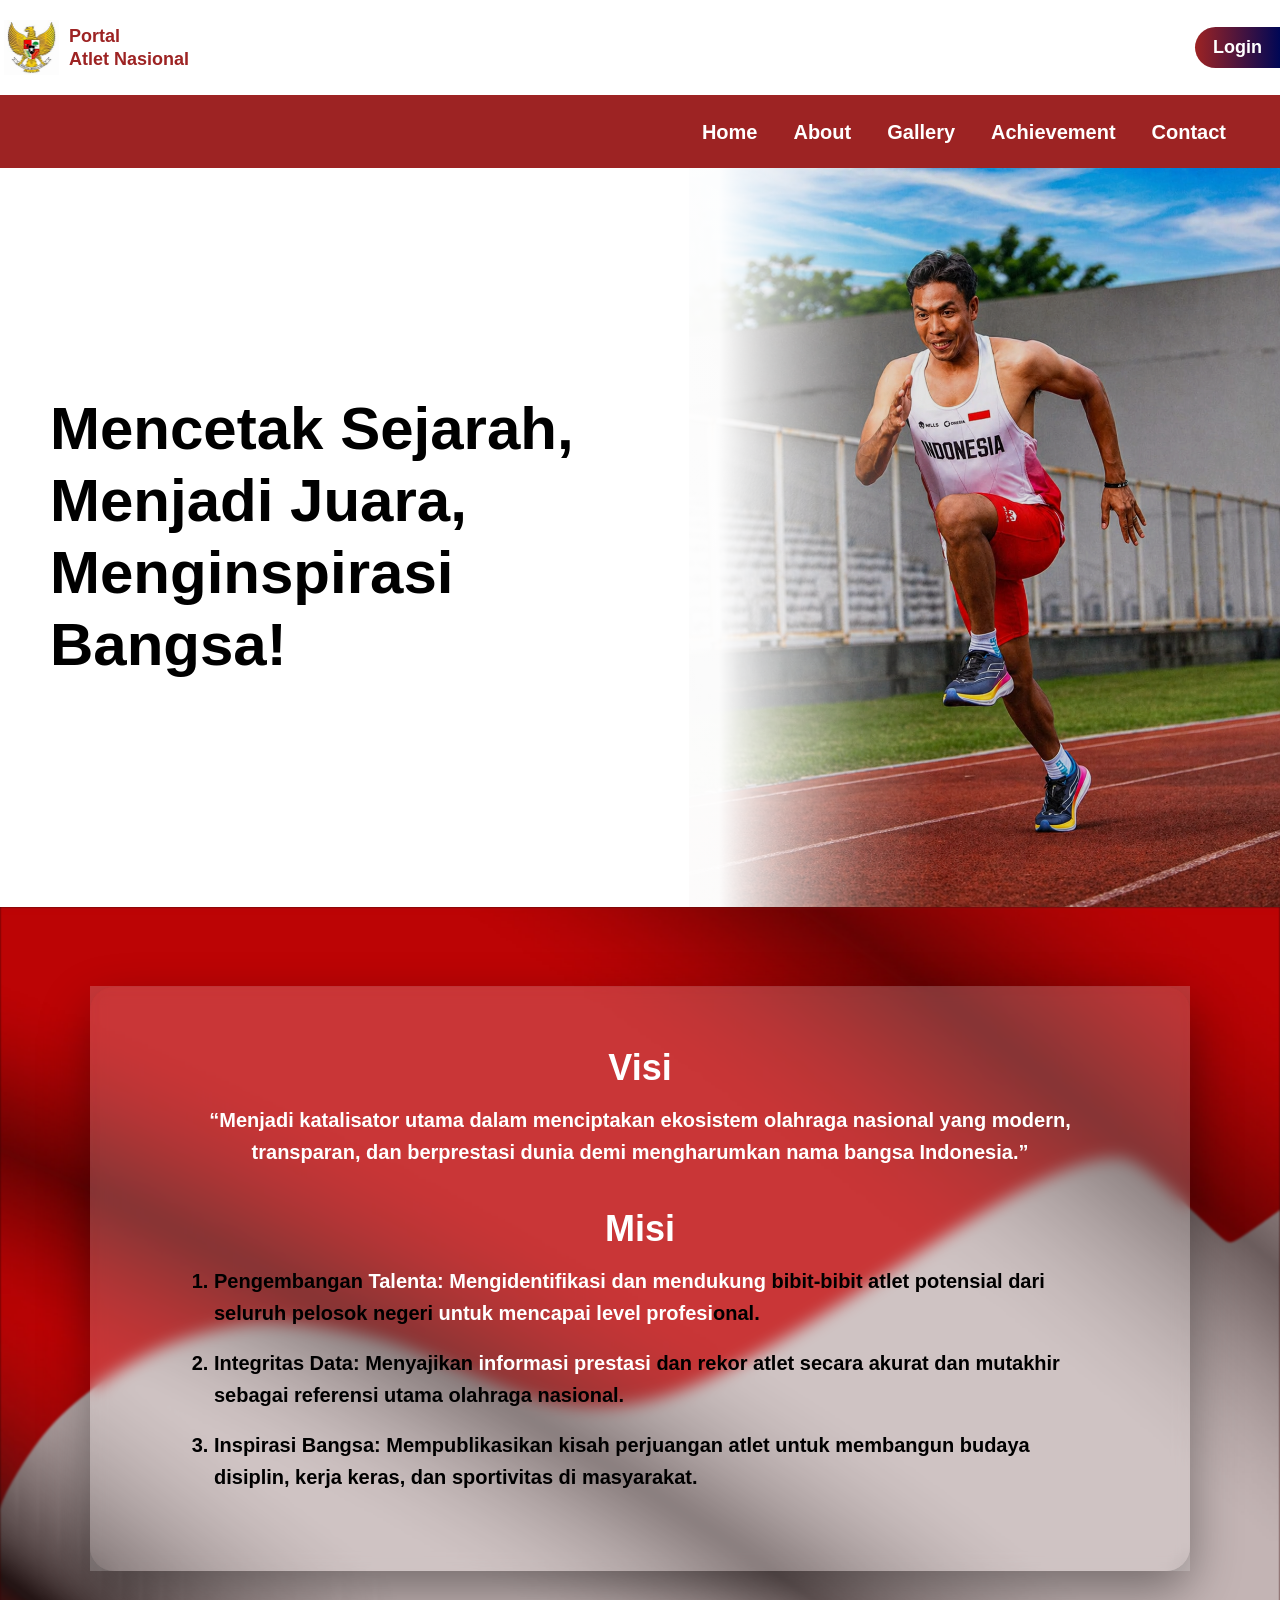
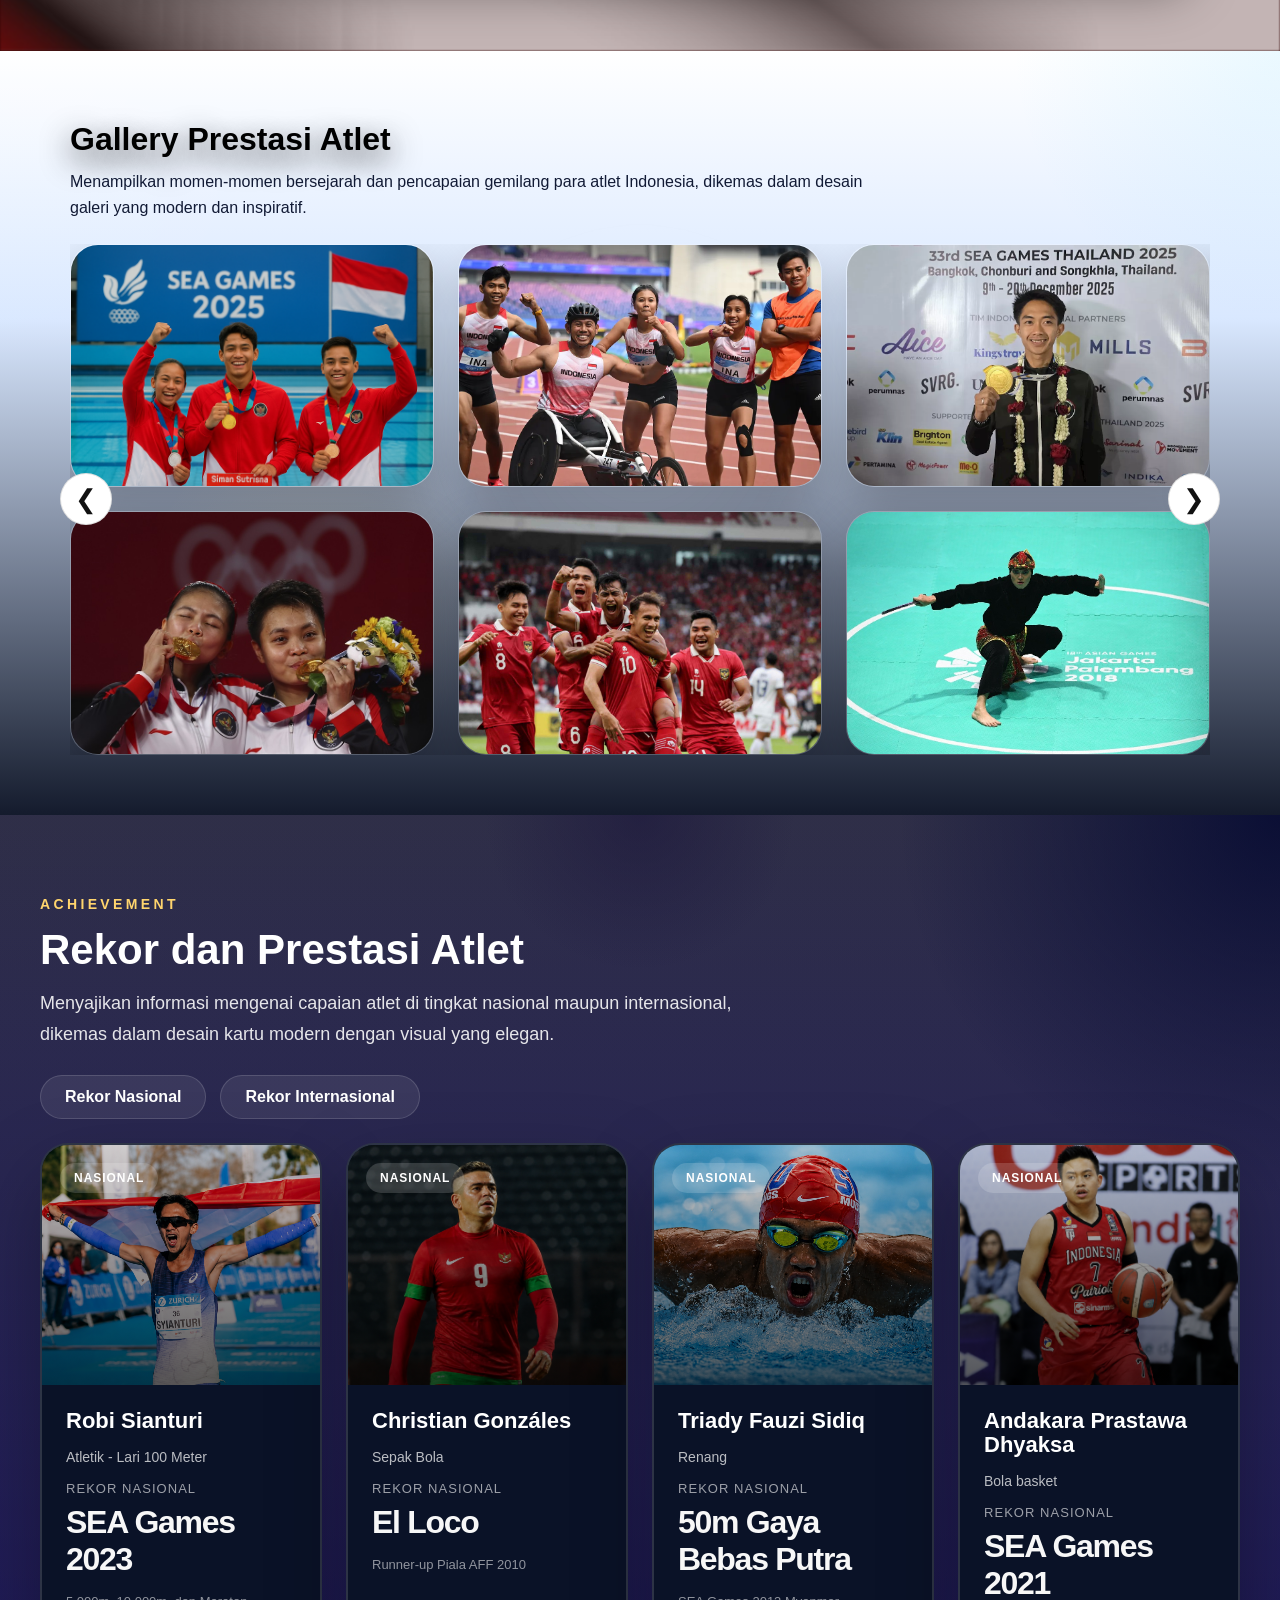
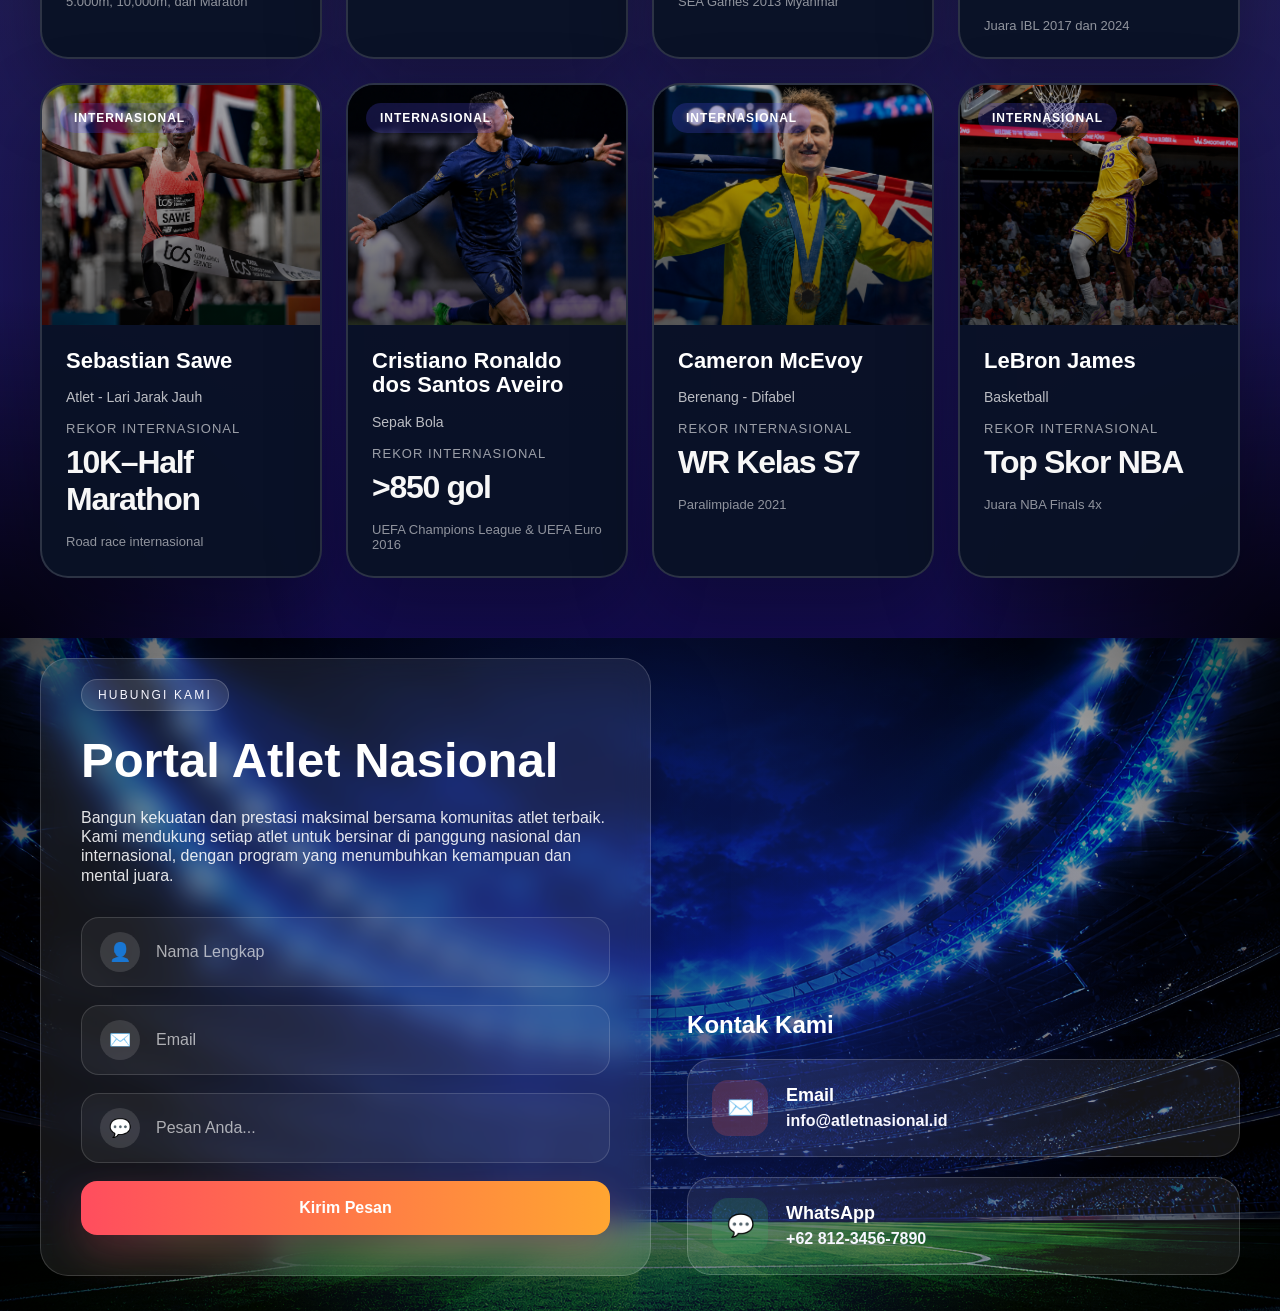
==== index.html @ 7e5bdbd0 "perbaruan" ====
<!DOCTYPE html>
<html lang="id">

<head>
    <meta charset="UTF-8" />
    <meta name="viewport" content="width=device-width, initial-scale=1.0" />
    <title>Portal Atlet Nasional</title>
    <link rel="stylesheet" href="style.css" />
</head>

<body>
    <div class="website" id="home">

        <header class="top-header">
            <div class="brand">
                <img src="../asset/lambanggaruda.jpeg" alt="Garuda">
                <div class="brand-text">
                    Portal<br>
                    Atlet Nasional
                </div>
            </div>

            <div class="login">
                <a href="./login/login.html" class="login-btn">Login</a>
            </div>
        </header>

        <nav class="navbar">
            <button class="hamburger-btn" type="button" aria-label="Buka menu" aria-expanded="false">
                <span></span>
                <span></span>
                <span></span>
            </button>

            <div class="nav-backdrop"></div>

            <div class="nav-menu">
                <a href="#home">Home</a>
                <a href="#about">About</a>
                <a href="#gallery">Gallery</a>
                <a href="#achievement">Achievement</a>
                <a href="#contact">Contact</a>
            </div>
        </nav>

        <section class="hero">
            <div class="hero-text">
                <h1>
                    Mencetak Sejarah,<br>
                    Menjadi Juara,<br>
                    Menginspirasi Bangsa!
                </h1>
            </div>

            <div class="hero-image">
                <div class="hero-image-frame">
                    <img src="../asset/baground lari.png" alt="Hero Image">
                </div>
            </div>
        </section>

        <section class="visi-misi" id="about">
            <div class="visi-misi-image">
                <img src="../asset/bg-indo.jpg" alt="Visi Misi Image">
            </div>

            <div class="content">
                <h2>Visi</h2>
                <p>
                    “Menjadi katalisator utama dalam menciptakan ekosistem olahraga nasional
                    yang modern, transparan, dan berprestasi dunia demi mengharumkan nama
                    bangsa Indonesia.”
                </p>

                <h2>Misi</h2>
                <ol>
                    <li>Pengembangan<a> Talenta: Mengidentifikasi dan mendukung </a>bibit-bibit atlet
                        potensial dari seluruh pelosok negeri<a> untuk mencapai level profesi</a>onal.</li>
                    <li>Integritas Data: Menyajikan <a>informasi prestasi</a> dan rekor atlet secara akurat
                        dan mutakhir sebagai referensi utama olahraga nasional.</li>
                    <li>Inspirasi Bangsa: Mempublikasikan kisah perjuangan atlet untuk membangun budaya
                        disiplin, kerja keras, dan sportivitas di masyarakat.</li>
                </ol>
            </div>
        </section>

        <section class="rekor-gallery" id="gallery">
            <div class="rekor-gallery-header">
                <h2>Gallery Prestasi Atlet</h2>
                <p>
                    Menampilkan momen-momen bersejarah dan pencapaian gemilang para atlet Indonesia,
                    dikemas dalam desain galeri yang modern dan inspiratif.
                </p>
            </div>

            <div class="rekor-gallery-wrapper">
                <button class="rekor-nav-btn prev" type="button" aria-label="Sebelumnya">&#10094;</button>

                <div class="rekor-slider">
                    <div class="rekor-slide">
                        <div class="rekor-card"><img src="../asset/gallery1.png" alt="Galeri 1"></div>
                        <div class="rekor-card"><img src="../asset/gallery2.png" alt="Galeri 2"></div>
                        <div class="rekor-card"><img src="../asset/gallery3.png" alt="Galeri 3"></div>
                        <div class="rekor-card"><img src="../asset/gallery4.png" alt="Galeri 4"></div>
                        <div class="rekor-card"><img src="../asset/gallery5.png" alt="Galeri 5"></div>
                        <div class="rekor-card"><img src="../asset/gallery6.png" alt="Galeri 6"></div>
                    </div>

                    <div class="rekor-slide">
                        <div class="rekor-card"><img src="../asset/gallery7.png" alt="Galeri 7"></div>
                        <div class="rekor-card"><img src="../asset/gallery8.png" alt="Galeri 8"></div>
                        <div class="rekor-card"><img src="../asset/gallery9.png" alt="Galeri 9"></div>
                        <div class="rekor-card"><img src="../asset/gallery10.png" alt="Galeri 10"></div>
                        <div class="rekor-card"><img src="../asset/gallery11.png" alt="Galeri 11"></div>
                        <div class="rekor-card"><img src="../asset/gallery12.png" alt="Galeri 12"></div>
                    </div>
                </div>

                <button class="rekor-nav-btn next" type="button" aria-label="Berikutnya">&#10095;</button>
            </div>
        </section>

        <section class="achievement-section" id="achievement">
            <div class="achievement-overlay"></div>

            <div class="achievement-wrapper">
                <div class="achievement-header">
                    <div>
                        <p class="section-label">Achievement</p>
                        <h2>Rekor dan Prestasi Atlet</h2>
                        <p class="section-description">
                            Menyajikan informasi mengenai capaian atlet di tingkat nasional maupun internasional,
                            dikemas dalam desain kartu modern dengan visual yang elegan.
                        </p>
                    </div>

                    <div class="achievement-tabs">
                        <span>Rekor Nasional</span>
                        <span>Rekor Internasional</span>
                    </div>
                </div>

                <div class="achievement-grid">
                    <article class="achievement-card achievement-card--national"
                        data-desc="Medali Perunggu 10.000m Putra di SEA Games 2023 Kamboja. Ia merupakan salah satu pelari jarak jauh terbaik Indonesia saat ini yang sering mewakili negara di ajang internasional.">
                        <div class="card-image">
                            <img src="../asset/robi-nasional.png" alt="Robi Sianturi">
                            <div class="card-top">
                                <span class="card-badge">NASIONAL</span>
                            </div>
                        </div>
                        <div class="card-content">
                            <h3>Robi Sianturi</h3>
                            <p class="card-role">Atletik - Lari 100 Meter</p>
                            <div class="card-record">
                                <div>
                                    <p class="record-label">Rekor NASIONAL</p>
                                    <p class="record-value">SEA Games 2023</p>
                                </div>
                                <span class="record-meta">5.000m, 10,000m, dan Maraton</span>
                            </div>
                        </div>
                    </article>

                    <article class="achievement-card achievement-card--national"
                        data-desc="Salah satu pencetak gol terbanyak sepanjang masa di Liga Indonesia dan mantan pemain kunci Timnas Indonesia. Rekor: Menjadi top skor Liga Indonesia sebanyak 4 kali.">
                        <div class="card-image">
                            <img src="../asset/gonzales-nasional.png" alt="Christian Gonzáles">
                            <div class="card-top">
                                <span class="card-badge">NASIONAL</span>
                            </div>
                        </div>
                        <div class="card-content">
                            <h3>Christian Gonzáles</h3>
                            <p class="card-role">Sepak Bola</p>
                            <div class="card-record">
                                <div>
                                    <p class="record-label">Rekor NASIONAL</p>
                                    <p class="record-value">El Loco</p>
                                </div>
                                <span class="record-meta">Runner-up Piala AFF 2010</span>
                            </div>
                        </div>
                    </article>

                    <article class="achievement-card achievement-card--national"
                        data-desc="Peraih medali emas SEA Games berkali-kali dan pemegang beberapa Rekor Nasional renang Indonesia. Rekor: Pernah memecahkan rekor SEA Games pada nomor 50m gaya bebas putra.">
                        <div class="card-image">
                            <img src="../asset/triadi-nasional.png" alt="Triady Fauzi Sidiq">
                            <div class="card-top">
                                <span class="card-badge">NASIONAL</span>
                            </div>
                        </div>
                        <div class="card-content">
                            <h3>Triady Fauzi Sidiq</h3>
                            <p class="card-role">Renang</p>
                            <div class="card-record">
                                <div>
                                    <p class="record-label">Rekor NASIONAL</p>
                                    <p class="record-value">50m Gaya Bebas Putra</p>
                                </div>
                                <span class="record-meta">SEA Games 2013 Myanmar</span>
                            </div>
                        </div>
                    </article>

                    <article class="achievement-card achievement-card--national"
                        data-desc="Medali Emas SEA Games 2021 Vietnam dan pilar penting tim Pelita Jaya serta Timnas Basket Indonesia. Sering dijuluki Si Anak Ajaib karena kemampuannya dalam tembakan tiga angka.">
                        <div class="card-image">
                            <img src="../asset/andakara-nasional.png" alt="Andakara Prastawa Dhyaksa">
                            <div class="card-top">
                                <span class="card-badge">NASIONAL</span>
                            </div>
                        </div>
                        <div class="card-content">
                            <h3>Andakara Prastawa Dhyaksa</h3>
                            <p class="card-role">Bola basket</p>
                            <div class="card-record">
                                <div>
                                    <p class="record-label">Rekor NASIONAL</p>
                                    <p class="record-value">SEA Games 2021</p>
                                </div>
                                <span class="record-meta">Juara IBL 2017 dan 2024</span>
                            </div>
                        </div>
                    </article>

                    <article class="achievement-card achievement-card--international"
                        data-desc="Pelari jarak jauh kelas dunia yang menonjol pada nomor 10K hingga half marathon di berbagai road race internasional.">
                        <div class="card-image">
                            <img src="../asset/sebastian-internasional.png" alt="Sebastian Sawe">
                            <div class="card-top">
                                <span class="card-badge card-badge--intl">INTERNASIONAL</span>
                            </div>
                        </div>
                        <div class="card-content">
                            <h3>Sebastian Sawe</h3>
                            <p class="card-role">Atlet - Lari Jarak Jauh</p>
                            <div class="card-record">
                                <div>
                                    <p class="record-label">Rekor INTERNASIONAL</p>
                                    <p class="record-value">10K–Half Marathon</p>
                                </div>
                                <span class="record-meta">Road race internasional</span>
                            </div>
                        </div>
                    </article>

                    <article class="achievement-card achievement-card--international"
                        data-desc="Salah satu pesepak bola terbaik sepanjang masa. Top skor sepanjang masa sepak bola pria, 5x Ballon d'Or, dan juara UEFA Champions League sebanyak 5 kali.">
                        <div class="card-image">
                            <img src="../asset/ronaldo-internasional.png" alt="Cristiano Ronaldo">
                            <div class="card-top">
                                <span class="card-badge card-badge--intl">INTERNASIONAL</span>
                            </div>
                        </div>
                        <div class="card-content">
                            <h3>Cristiano Ronaldo dos Santos Aveiro</h3>
                            <p class="card-role">Sepak Bola</p>
                            <div class="card-record">
                                <div>
                                    <p class="record-label">Rekor INTERNASIONAL</p>
                                    <p class="record-value">&gt;850 gol</p>
                                </div>
                                <span class="record-meta">UEFA Champions League & UEFA Euro 2016</span>
                            </div>
                        </div>
                    </article>

                    <article class="achievement-card achievement-card--international"
                        data-desc="Sprinter renang kelas dunia dari Australia. Peraih medali emas Olimpiade dan salah satu perenang tercepat dunia pada nomor sprint.">
                        <div class="card-image">
                            <img src="../asset/cameron-internasional.png" alt="Cameron McEvoy">
                            <div class="card-top">
                                <span class="card-badge card-badge--intl">INTERNASIONAL</span>
                            </div>
                        </div>
                        <div class="card-content">
                            <h3>Cameron McEvoy</h3>
                            <p class="card-role">Berenang - Difabel</p>
                            <div class="card-record">
                                <div>
                                    <p class="record-label">Rekor INTERNASIONAL</p>
                                    <p class="record-value">WR Kelas S7</p>
                                </div>
                                <span class="record-meta">Paralimpiade 2021</span>
                            </div>
                        </div>
                    </article>

                    <article class="achievement-card achievement-card--international"
                        data-desc="Legenda hidup NBA dengan karier luar biasa panjang. Top skor sepanjang masa NBA, 4x juara NBA, dan 4x MVP Finals.">
                        <div class="card-image">
                            <img src="../asset/lebron-internasional.png" alt="LeBron James">
                            <div class="card-top">
                                <span class="card-badge card-badge--intl">INTERNASIONAL</span>
                            </div>
                        </div>
                        <div class="card-content">
                            <h3>LeBron James</h3>
                            <p class="card-role">Basketball</p>
                            <div class="card-record">
                                <div>
                                    <p class="record-label">Rekor Internasional</p>
                                    <p class="record-value">Top Skor NBA</p>
                                </div>
                                <span class="record-meta">Juara NBA Finals 4x</span>
                            </div>
                        </div>
                    </article>
                </div>
            </div>
        </section>

        <section class="bottom-showcase" id="contact">
            <div class="showcase-inner">
                <div class="showcase-left">
                    <span class="showcase-label">Hubungi Kami</span>
                    <h2>Portal Atlet Nasional</h2>
                    <p>
                        Bangun kekuatan dan prestasi maksimal bersama komunitas atlet terbaik.
                        Kami mendukung setiap atlet untuk bersinar di panggung nasional dan internasional,
                        dengan program yang menumbuhkan kemampuan dan mental juara.
                    </p>

                    <form class="contact-form">
                        <label class="field-group">
                            <span class="field-icon">👤</span>
                            <input type="text" placeholder="Nama Lengkap" />
                        </label>

                        <label class="field-group">
                            <span class="field-icon">✉️</span>
                            <input type="email" placeholder="Email" />
                        </label>

                        <label class="field-group textarea-group">
                            <span class="field-icon">💬</span>
                            <input type="text" placeholder="Pesan Anda..." />
                        </label>

                        <button type="submit" class="contact-submit">Kirim Pesan</button>
                    </form>
                </div>

                <div class="showcase-right">
                    <h2>Kontak Kami</h2>

                    <div class="contact-card contact-card--email">
                        <div class="contact-card-icon">✉️</div>
                        <div>
                            <h3>Email</h3>
                            <p>info@atletnasional.id</p>
                        </div>
                    </div>

                    <div class="contact-card contact-card--whatsapp">
                        <div class="contact-card-icon">💬</div>
                        <div>
                            <h3>WhatsApp</h3>
                            <p>+62 812-3456-7890</p>
                        </div>
                    </div>
                </div>
            </div>
        </section>

    </div>

    <script>
        const rekorSlider = document.querySelector('.rekor-slider');
        const prevBtn = document.querySelector('.rekor-nav-btn.prev');
        const nextBtn = document.querySelector('.rekor-nav-btn.next');

        if (rekorSlider && prevBtn && nextBtn) {
            prevBtn.addEventListener('click', () => {
                rekorSlider.scrollBy({
                    left: -rekorSlider.clientWidth,
                    behavior: 'smooth'
                });
            });

            nextBtn.addEventListener('click', () => {
                rekorSlider.scrollBy({
                    left: rekorSlider.clientWidth,
                    behavior: 'smooth'
                });
            });
        }

        const navbar = document.querySelector('.navbar');
        const hamburgerBtn = document.querySelector('.hamburger-btn');
        const navBackdrop = document.querySelector('.nav-backdrop');
        const navLinks = document.querySelectorAll('.nav-menu a');

        function closeSidebar() {
            if (!navbar || !hamburgerBtn) return;

            navbar.classList.remove('nav-open');
            document.body.classList.remove('sidebar-open');
            hamburgerBtn.setAttribute('aria-expanded', 'false');
        }

        function openSidebar() {
            if (!navbar || !hamburgerBtn) return;

            navbar.classList.add('nav-open');
            document.body.classList.add('sidebar-open');
            hamburgerBtn.setAttribute('aria-expanded', 'true');
        }

        if (hamburgerBtn && navbar) {
            hamburgerBtn.addEventListener('click', () => {
                if (navbar.classList.contains('nav-open')) {
                    closeSidebar();
                } else {
                    openSidebar();
                }
            });
        }

        if (navBackdrop) {
            navBackdrop.addEventListener('click', closeSidebar);
        }

        navLinks.forEach((link) => {
            link.addEventListener('click', (event) => {
                const targetId = link.getAttribute('href');

                if (!targetId || !targetId.startsWith('#')) return;

                const targetElement = document.querySelector(targetId);

                if (!targetElement) return;

                event.preventDefault();
                closeSidebar();

                const navHeight = navbar ? navbar.offsetHeight : 0;
                const targetTop = targetElement.getBoundingClientRect().top + window.pageYOffset - navHeight;

                window.scrollTo({
                    top: targetTop,
                    behavior: 'smooth'
                });
            });
        });

        window.addEventListener('resize', () => {
            if (window.innerWidth > 767) {
                closeSidebar();
            }
        });
    </script>
</body>

</html>
---- style.css ----
* {
    box-sizing: border-box;
    margin: 0;
    padding: 0;
}

html,
body {
    width: 100%;
    max-width: 100%;
    overflow-x: hidden;
}

html {
    scroll-behavior: smooth;
}

#home,
#about,
#gallery,
#achievement,
#contact {
    scroll-margin-top: 70px;
}

body {
    font-family: Arial, sans-serif;
    background: #555;
    display: block;
    margin: 0;
    padding: 0;
}

img {
    max-width: 100%;
    height: auto;
    display: block;
}

h1,
h2,
h3,
h4,
h5,
h6,
p,
span,
a,
li {
    overflow-wrap: break-word;
    word-wrap: break-word;
}

.website {
    width: 100%;
    min-height: 100vh;
    background: #fff;
    margin: 0;
    padding: 0;
    overflow-x: hidden;
}

/* TOP HEADER */
.top-header {
    height: 95px;
    display: flex;
    justify-content: space-between;
    align-items: center;
    padding: 0 0 0 4px;
    width: 100%;
    background: #fff;
}

.brand {
    display: flex;
    align-items: center;
    gap: 10px;
    color: #9D2323;
    font-weight: bold;
    padding-left: 0;
}

.brand img {
    width: 55px;
    height: auto;
}

.brand-text {
    line-height: 1.25;
    font-size: 18px;
}

.login {
    display: flex;
    align-items: center;
    justify-content: flex-end;
    margin-left: auto;
    margin-right: 0;
    padding-right: 0;
    flex-shrink: 0;
}

.login-btn {
    color: #ffffff;
    background: linear-gradient(90deg, #9D2323, #000755);
    font-size: 18px;
    font-weight: bold;
    border-radius: 999px 0 0 999px;
    padding: 10px 18px;
    text-decoration: none;
    transition: transform 0.2s ease, box-shadow 0.2s ease;

    margin-right: 0;
}

.login-btn:hover {
    background: linear-gradient(90deg, #9D2323, #000755);
    color: #fff;
    transform: scale(1.02);
    box-shadow: 0 4px 15px rgba(0, 0, 0, 0.25);
}

/* NAVBAR */
.navbar {
    background: #9D2323;
    height: 73px;
    width: 100%;
    display: flex;
    align-items: center;
    justify-content: flex-end;
    padding: 0 54px;
    position: fi;
    top: 0;
    z-index: 1000;
    flex-wrap: nowrap;
}

.nav-menu {
    display: flex;
    align-items: center;
    justify-content: flex-end;
    gap: 36px;
}

.nav-menu a {
    display: inline-flex;
    align-items: center;
    color: #fff;
    text-decoration: none;
    font-size: 20px;
    font-weight: 750;
    line-height: 1;
    white-space: nowrap;
}

.hamburger-btn,
.nav-backdrop {
    display: none;
}

/* HERO */
.hero {
    min-height: 580px;
    display: grid;
    grid-template-columns: 1.08fr 1fr;
    padding-left: 50px;
    background: #fff;
    position: relative;
}

.hero-text {
    position: relative;
    z-index: 3;
    display: flex;
    align-items: center;
}

.hero-text h1 {
    color: #000000;
    font-size: 60px;
    line-height: 1.2;
    margin: 0;
    font-weight: 900;
}

.hero-image {
    position: relative;
    display: flex;
    justify-content: flex-end;
    height: 100%;
    width: 100%;
    overflow: visible;
    transform: none;
    z-index: 1;
    
}

.hero-image::after {
    display: none;
}

.hero-image-frame {
    position: relative;
    width: 100%;
    height: 100%;
    right: 0;
    overflow: visible;
    background: transparent;
}

.hero-image-frame img {
    display: block;
    width: 100%;
    height: 100%;
    max-width: none;
    max-height: none;
    object-position: center right;
    transform: scale(1);
    transform-origin: center center;
    filter: brightness(0.88) contrast(1.03);
    position: relative;
    top: 0;
    right: 0;
    z-index: 0;
}

.hero-image-frame::before {
    content: "";
    position: absolute;
    top: 0;
    left: -100px;
    width: 100px;
    height: 100%;
    background: linear-gradient(
        to right,
        rgba(255, 255, 255, 0.42) 0%,
        rgba(255, 255, 255, 0.24) 45%,
        rgba(255, 255, 255, 0) 100%
    );
    z-index: 2;
    pointer-events: none;
}

.hero-image-frame::after {
    content: "";
    position: absolute;
    top: 0;
    left: -250px;
    width: 500px;
    height: 100%;
    background: linear-gradient(
        to right,
        rgba(255, 255, 255, 1) 0%,
        rgba(255, 255, 255, 0.98) 56%,
        rgba(255, 255, 255, 0.215) 85%,
        rgba(255, 255, 255, 0) 100%
    );
    z-index: 3;
    pointer-events: none;
}

/* VISI MISI */
.visi-misi {
    position: relative;
    text-align: center;
    overflow: hidden;
    padding: 80px 40px;
    background: linear-gradient(180deg, #470404 0%, #470404 50%);
    color: #ffffff;
}

.visi-misi::before {
    content: "";
    position: absolute;
    inset: 0;
    background: rgba(0, 0, 0, 0.25);
    z-index: 0;
}

.visi-misi-image {
    position: absolute;
    inset: 0;
    z-index: 0;
    overflow: hidden;
    opacity: 0.7;
}

.visi-misi-image img {
    width: 100%;
    height: 100%;
    object-fit: cover;
    filter: blur(1px);
}

.visi-misi .content {
    position: relative;
    z-index: 1;
    max-width: 1100px;
    margin: auto;
    text-align: center;
    padding: 60px 45px;
    border-radius: 24px;
    box-shadow: 0 20px 50px rgba(0, 0, 0, 0.40);
}

.visi-misi .content::before {
    content: "";
    position: absolute;
    inset: 0;
    background: rgba(255, 255, 255, 0.2);
    backdrop-filter: blur(8px);
    border-radius: 24px;
    border-inline: 4px solid rgba(255, 255, 255, 0.1);
    z-index: -1;
}

.visi-misi h2,
.visi-misi p,
.visi-misi ol {
    position: relative;
    z-index: 1;
}

.visi-misi h2 {
    text-align: center;
    font-size: 36px;
    margin-bottom: 15px;
    font-weight: 900;
    color: #ffffff;
}

.visi-misi p {
    font-size: 20px;
    margin-bottom: 40px;
    line-height: 1.6;
    color: #ffffff;
    max-width: 900px;
    margin-left: auto;
    margin-right: auto;
    font-weight: 600;
}

.visi-misi ol {
    text-align: left;
    font-size: 20px;
    max-width: 900px;
    margin: auto;
    line-height: 1.6;
    color: #000000;
    padding-left: 24px;
    font-weight: 600;
}

.visi-misi ol li {
    margin-bottom: 18px;
}

.visi-misi ol li a {
    color: #ffffff;
    font-size: inherit;
    line-height: inherit;
    font-weight: inherit;
    text-decoration: none;
}

/* REKOR GALLERY */
.rekor-gallery {
    position: relative;
    padding: 15px 40px 20px;
    overflow: hidden;
    background: linear-gradient(180deg, #ffffff 0%, #d9e8ff 35%, #141b2d 100%);
    color: #111a35;
    padding: 70px 30px 60px;
}

.rekor-gallery::before {
    content: "";
    position: absolute;
    inset: 0;
    background:
        radial-gradient(circle at top left, rgba(255, 255, 255, 0.12), transparent 22%),
        radial-gradient(circle at top right, rgba(60, 196, 255, 0.10), transparent 18%),
        radial-gradient(circle at 25% 70%, rgba(255, 221, 117, 0.10), transparent 16%);
    pointer-events: none;
    z-index: 0;
}

.rekor-gallery::after {
    content: "";
    position: absolute;
    left: 50%;
    top: 22%;
    width: 420px;
    height: 420px;
    transform: translateX(-50%);
    background: radial-gradient(circle, rgba(255, 255, 255, 0.08), transparent 60%);
    filter: blur(40px);
    pointer-events: none;
    z-index: 0;
}

.rekor-gallery-header {
    position: relative;
    z-index: 1;
    max-width: 1200px;
    margin: 0 auto 24px;
    padding-inline: 30px;
}

.rekor-gallery-header h2 {
    font-size: 32px;
    font-weight: 900;
    color: #000000;
    text-shadow: 0 10px 30px rgba(0, 0, 0, 0.852);
    padding-bottom: 1px;
}

.rekor-gallery-header p {
    font-size: 16px;
    color: #111a35;
    max-width: 800px;
    line-height: 1.6;
    font-weight: 200;
    padding: 10px 0 0;
}

.rekor-gallery-wrapper {
    position: relative;
    max-width: 1200px;
    margin: 0 auto;
    padding-inline: 30px;
    overflow: visible;
}

.rekor-nav-btn {
    width: 52px;
    height: 52px;
    border-radius: 50%;
    border: 1px solid rgba(0, 0, 0, 0.12);
    background: rgb(255, 255, 255);
    color: #111;
    font-size: 26px;
    cursor: pointer;
    display: inline-flex;
    align-items: center;
    justify-content: center;
    transition: transform 0.2s ease, background 0.2s ease, box-shadow 0.2s ease;
    position: absolute;
    top: 50%;
    transform: translateY(-50%);
    z-index: 2;
}

.rekor-nav-btn:hover {
    transform: translateY(-50%) scale(1.05);
    background: #ffffff;
}

.rekor-nav-btn.prev {
    left: 20px;
}

.rekor-nav-btn.next {
    right: 20px;
}

.rekor-slider {
    display: flex;
    overflow: hidden;
    scroll-snap-type: x mandatory;
    width: 100%;
}

.rekor-slide {
    width: 100%;
    flex-shrink: 0;
    display: grid;
    grid-template-columns: repeat(3, minmax(0, 1fr));
    gap: 24px;
    scroll-snap-align: start;
}

.rekor-slider::-webkit-scrollbar {
    height: 10px;
}

.rekor-slider::-webkit-scrollbar-thumb {
    background: rgba(157, 35, 35, 0.8);
    border-radius: 999px;
}

.rekor-card {
    background: rgba(255, 255, 255, 0.08);
    border: 1px solid rgba(255, 255, 255, 0.14);
    border-radius: 28px;
    overflow: hidden;
    min-height: 220px;
    display: flex;
    align-items: center;
    justify-content: center;
    box-shadow: 0 20px 50px rgba(0, 0, 0, 0.24);
    backdrop-filter: blur(8px);
}

.rekor-card img {
    width: 100%;
    height: 100%;
    object-fit: cover;
    display: block;
    transition: transform 0.3s ease;
}

.rekor-card:hover img {
    transform: scale(1.05);
}

/* ACHIEVEMENT */
.achievement-section {
    position: relative;
    margin-top: 0;
    padding: 80px 30px 60px;
    overflow: hidden;
    color: #fff;
    background:
        linear-gradient(180deg, rgba(19, 19, 49, 0.874), rgba(10, 10, 97, 0.836)),
        url('https://images.unsplash.com/photo-1517649763962-0c623066013b?auto=format&fit=crop&w=1600&q=80');
    background-size: cover;
    background-position: center;
}

.achievement-section::before {
    content: "";
    position: absolute;
    inset: 0;
    background:
        radial-gradient(circle at top, rgba(24, 18, 57, 0.498), transparent 10%),
        linear-gradient(180deg, rgba(10, 1, 1, 0.043), rgba(15, 7, 72, 0.897));
    pointer-events: none;
}

.achievement-overlay {  
    position: absolute;
    inset: 0;
    background:
        radial-gradient(circle at top right, rgba(2, 7, 48, 0.8), transparent 20%),
        radial-gradient(circle at bottom left, rgba(0, 0, 0, 0.8), transparent 18%),
        radial-gradient(circle at bottom right, rgba(0, 0, 0, 0.8), transparent 18%);
    pointer-events: none;
}

.achievement-wrapper {
    position: relative;
    z-index: 1;
    max-width: 1200px;
    margin: 0 auto;
}

.achievement-header {
    display: flex;
    flex-direction: column;
    gap: 24px;
    margin-bottom: 24px;
}

.section-label {
    display: inline-block;
    margin-bottom: 16px;
    color: #ffd56d;
    letter-spacing: 0.24em;
    text-transform: uppercase;
    font-size: 14px;
    font-weight: 700;
}

.achievement-header h2 {
    font-size: 42px;
    line-height: 1.05;
    margin-bottom: 16px;
    max-width: 720px;
}

.section-description {
    max-width: 720px;
    font-size: 18px;
    line-height: 1.75;
    color: rgba(255, 255, 255, 0.88);
}

.achievement-tabs {
    display: flex;
    gap: 14px;
    flex-wrap: wrap;
}

.achievement-tabs span {
    display: inline-flex;
    align-items: center;
    justify-content: center;
    padding: 12px 24px;
    border-radius: 999px;
    background: rgba(255, 255, 255, 0.08);
    border: 1px solid rgba(255, 255, 255, 0.14);
    color: #fff;
    font-weight: 700;
    cursor: pointer;
    transition: transform 0.2s ease, background 0.2s ease;
}

.achievement-tabs span.active,
.achievement-tabs span:hover {
    background: rgba(255, 255, 255, 0.18);
    transform: translateY(-1px);
    border-color: rgba(255, 255, 255, 0.28);
}

.achievement-grid {
    display: grid;
    grid-template-columns: repeat(4, minmax(0, 1fr));
    gap: 24px;
}

.achievement-card {
    position: relative;
    background: rgba(10, 18, 38, 0.96);
    color: #fff;
    border-radius: 28px;
    overflow: hidden;
    box-shadow: 0 32px 80px rgba(0, 0, 0, 0.30);
    transition: transform 0.3s ease, box-shadow 0.3s ease, border-color 0.3s ease;
    border: 2px solid rgba(255, 255, 255, 0.14);
    display: flex;
    flex-direction: column;
    cursor: pointer;
}

.achievement-card::after {
    content: attr(data-desc);
    position: absolute;
    inset: 0;
    z-index: 2;
    display: flex;
    align-items: flex-end;
    justify-content: center;
    padding: 24px;
    color: #fff;
    background: rgba(4, 10, 25, 0.92);
    opacity: 0;
    pointer-events: none;
    transform: translateY(16px);
    transition: opacity 0.24s ease, transform 0.24s ease;
    text-align: center;
    font-size: 0.95rem;
    line-height: 1.6;
    word-wrap: break-word;
    overflow-y: auto;
    max-height: 100%;
}

.achievement-card:hover {
    transform: translateY(-10px);
    box-shadow: 0 38px 110px rgba(0, 0, 0, 0.35);
    border-color: rgba(255, 255, 255, 0.32);
}

.achievement-card:hover::after {
    opacity: 1;
    transform: translateY(0);
}

.card-image {
    position: relative;
    overflow: hidden;
    min-height: 220px;
}

.card-image::after {
    content: "";
    position: absolute;
    inset: 0;
    background: linear-gradient(180deg, rgba(0, 0, 0, 0.18) 0%, rgba(0, 0, 0, 0.65) 100%);
    pointer-events: none;
}

.card-top {
    position: absolute;
    inset: 18px auto auto 18px;
    display: flex;
    justify-content: space-between;
    align-items: center;
    width: calc(100% - 36px);
    z-index: 1;
}

.card-badge {
    display: inline-flex;
    align-items: center;
    justify-content: center;
    padding: 8px 14px;
    border-radius: 999px;
    font-size: 12px;
    font-weight: 700;
    letter-spacing: 0.08em;
    text-transform: uppercase;
    background: rgba(255, 255, 255, 0.16);
    color: #fff;
}

.card-badge--intl {
    background: rgba(88, 80, 255, 0.22);
}

.achievement-card img {
    width: 100%;
    height: 240px;
    object-fit: cover;
    display: block;
    transition: transform 0.3s ease;
}

.achievement-card:hover img {
    transform: scale(1.05);
}

.card-content {
    padding: 24px;
    display: grid;
    gap: 16px;
}

.achievement-card h3 {
    font-size: 22px;
    margin: 0;
    line-height: 1.1;
}

.card-role {
    margin: 0;
    font-size: 14px;
    color: rgba(255, 255, 255, 0.72);
}

.card-record {
    display: flex;
    justify-content: space-between;
    align-items: flex-end;
    gap: 16px;
    flex-wrap: wrap;
}

.record-label {
    margin: 0 0 8px;
    font-size: 13px;
    letter-spacing: 0.08em;
    color: rgba(255, 255, 255, 0.6);
    text-transform: uppercase;
}

.record-value {
    margin: 0;
    font-size: 32px;
    font-weight: 800;
    letter-spacing: -0.04em;
    color: #f7f7f7;
}

.record-meta {
    font-size: 13px;
    color: rgba(255, 255, 255, 0.55);
}

/* BOTTOM SHOWCASE */
.bottom-showcase {
    position: relative;
    overflow: hidden;
    padding: 45px 10px 10px;
    color: #ffffff;
}

.bottom-showcase::after {
    content: "";
    position: absolute;
    inset: 0;
    background: radial-gradient(circle at center, rgba(19, 40, 145, 0.4) 30%, rgba(0, 0, 0, 0) 70%, rgba(0, 0, 0, 0.6) 100%);
    z-index: 0;
}

.bottom-showcase::before {
    content: "";
    position: absolute;
    inset: 0;
    background:
        linear-gradient(180deg, rgba(4, 9, 40, 0.72) 0%, rgba(3, 12, 53, 0.92) 100%),
        url('./asset/bg-contact3.png');
    background-size: cover;
    background-position: center top;
    background-repeat: no-repeat;
    background-blend-mode: overlay;
    filter: brightness(0.6);
    z-index: 0;
}

.showcase-inner {
    position: relative;
    z-index: 1;
    margin: 0 auto;
    display: grid;
    grid-template-columns: 1.05fr 0.95fr;
    align-items: start;
    gap: 36px;
    max-width: 1200px;
}

.showcase-left,
.showcase-right {
    position: relative;
    z-index: 1;
    align-self: start;
}

.showcase-left {
    background: rgba(255, 255, 255, 0.08);
    border: 1px solid rgba(255, 255, 255, 0.16);
    border-radius: 28px;
    padding: 20px 40px 40px;
    box-shadow: 0 36px 80px rgba(0, 0, 0, 0.24);
    backdrop-filter: blur(14px);
    top: -25px;
}

.showcase-right {
    display: grid;
    gap: 20px;
    align-self: center;
    padding-top: 302px;
}

.showcase-label {
    display: inline-flex;
    align-items: center;
    justify-content: center;
    padding: 8px 16px;
    border-radius: 999px;
    background: rgba(255, 255, 255, 0.12);
    border: 1px solid rgba(255, 255, 255, 0.18);
    font-size: 12px;
    text-transform: uppercase;
    letter-spacing: 0.18em;
    margin-bottom: 24px;
    color: #f7f7ff;
}

.showcase-left h2 {
    font-size: 49px;
    line-height: 1.05;
    margin-bottom: 22px;
    color: #ffffff;
}

.showcase-left p {
    font-size: 16px;
    line-height: 1.2;
    color: rgba(255, 255, 255, 0.88);
    max-width: 720px;
    margin-bottom: 32px;
}

.contact-form {
    display: grid;
    gap: 18px;
}

.field-group {
    display: grid;
    grid-template-columns: auto 1fr;
    align-items: center;
    gap: 16px;
    background: rgba(255, 255, 255, 0.05);
    border: 1px solid rgba(255, 255, 255, 0.14);
    border-radius: 18px;
    padding: 14px 18px;
}

.field-icon {
    display: inline-flex;
    width: 40px;
    height: 40px;
    align-items: center;
    justify-content: center;
    border-radius: 50%;
    background: rgba(255, 255, 255, 0.12);
    color: #ffffff;
    font-size: 18px;
}

.field-group input,
.field-group textarea {
    width: 100%;
    border: none;
    background: transparent;
    color: #ffffff;
    font-size: 16px;
    outline: none;
    resize: none;
}

.field-group input::placeholder,
.field-group textarea::placeholder {
    color: rgba(255, 255, 255, 0.64);
}

.contact-submit {
    border: none;
    border-radius: 16px;
    padding: 18px 24px;
    background: linear-gradient(90deg, #ff4d5e 0%, #ffa531 100%);
    color: #fff;
    font-size: 16px;
    font-weight: 700;
    cursor: pointer;
    box-shadow: 0 18px 40px rgba(255, 77, 94, 0.24);
    transition: transform 0.2s ease, box-shadow 0.2s ease;
}

.contact-submit:hover {
    transform: translateY(-2px);
    box-shadow: 0 22px 48px rgba(255, 77, 94, 0.28);
}

.contact-card {
    display: grid;
    grid-template-columns: auto 1fr;
    gap: 18px;
    align-items: center;
    background: rgba(255, 255, 255, 0.08);
    border: 1px solid rgba(255, 255, 255, 0.18);
    border-radius: 24px;
    padding: 20px 24px;
    box-shadow: 0 24px 50px rgba(0, 0, 0, 0.15);
    transition: transform 0.2s ease, border-color 0.2s ease;
}

.contact-card:hover {
    transform: translateY(-3px);
    border-color: rgba(255, 255, 255, 0.3);
}

.contact-card-icon {
    width: 56px;
    height: 56px;
    border-radius: 16px;
    display: inline-flex;
    align-items: center;
    justify-content: center;
    font-size: 22px;
    background: rgba(255, 255, 255, 0.12);
    color: #ffffff;
}

.contact-card h3 {
    margin: 0 0 6px;
    font-size: 18px;
    color: #ffffff;
}

.contact-card p {
    margin: 0;
    font-size: 16px;
    color: #f7f7ff;
    font-weight: 700;
}

.contact-card--email .contact-card-icon {
    background: rgba(239, 83, 80, 0.22);
}

.contact-card--whatsapp .contact-card-icon {
    background: rgba(51, 174, 95, 0.22);
}

/* TABLET */
@media (min-width: 768px) and (max-width: 1024px) {
    .top-header {
        height: auto;
        padding: 16px 0 16px 24px;
    }

    .brand img {
        width: 50px;
    }

    .brand-text {
        font-size: 16px;
    }

    .login-btn {
        font-size: 15px;
        padding: 9px 16px;
    }

    .navbar {
        height: 49px;
        padding: 0 28px;
    }

    .nav-menu {
        gap: 28px;
    }

    .nav-menu a {
        font-size: 12px;
    }

    .hero {
        min-height: 430px;
        grid-template-columns: 1.05fr 1fr;
        padding: 28px 0 0 30px;
    }

    .hero-text h1 {
        font-size: 38px;
        line-height: 1.22;
    }

    .hero-image-frame img {
        filter: brightness(0.89) contrast(1.03);
    }

    .hero-image-frame::before {
        display: none;
    }

    .hero-image-frame::after {
        left: 0;
        width: 44%;
        background: linear-gradient(
            to right,
            rgba(255, 255, 255, 0.98) 0%,
            rgba(255, 255, 255, 0.92) 18%,
            rgba(255, 255, 255, 0.55) 40%,
            rgba(255, 255, 255, 0.18) 70%,
            transparent 100%
        );
    }

    .visi-misi {
        padding: 60px 32px;
    }

    .visi-misi .content {
        padding: 28px 32px;
    }

    .visi-misi h2 {
        font-size: 30px;
    }

    .visi-misi p {
        font-size: 17px;
    }

    .visi-misi ol,
    .visi-misi ol li,
    .visi-misi ol li a {
        font-size: 16px;
        line-height: 1.8;
    }

    .rekor-gallery {
        padding: 40px 32px 40px;
    }

    .rekor-gallery-header,
    .rekor-gallery-wrapper {
        padding-inline: 0;
    }

    .rekor-slide {
        grid-template-columns: repeat(2, minmax(0, 1fr));
        gap: 18px;
    }

    .rekor-card {
        min-height: 190px;
    }

    .rekor-nav-btn {
        display: none;
    }

    .achievement-section {
        padding: 60px 32px 50px;
    }

    .achievement-grid {
        grid-template-columns: repeat(3, minmax(0, 1fr));
        gap: 18px;
    }

    .achievement-header h2 {
        font-size: 34px;
    }

    .section-description {
        font-size: 15px;
    }

    .achievement-card img,
    .card-image {
        height: 180px;
        min-height: 180px;
    }

    .card-content {
        padding: 18px;
    }

    .achievement-card h3 {
        font-size: 17px;
    }

    .record-value {
        font-size: 22px;
    }

    .bottom-showcase {
        padding: 50px 32px 45px;
    }

    .showcase-inner {
        grid-template-columns: 1fr;
        gap: 28px;
    }

    .showcase-left {
        top: 0;
        padding: 28px;
    }

    .showcase-right {
        padding-top: 0;
        gap: 18px;
    }

    .showcase-left h2 {
        font-size: 34px;
    }
}

/* MOBILE PHONE */
@media (max-width: 767px) {
    body.sidebar-open {
        overflow: hidden;
    }

    #home,
    #about,
    #gallery,
    #achievement,
    #contact {
        scroll-margin-top: 64px;
    }

    .top-header {
        height: auto;
        padding: 14px 0 14px 18px;
        gap: 14px;
    }

    .brand {
        flex: 1;
    }

    .brand img {
        width: 44px;
    }

    .brand-text {
        font-size: 15px;
    }

    .login-btn {
        font-size: 14px;
        padding: 8px 14px;
    }

    .navbar {
        height: 56px;
        padding: 0 16px;
        justify-content: flex-end;
        position: sticky;
        top: 0;
        z-index: 1000;
    }

    .hamburger-btn {
        display: inline-flex;
        width: 44px;
        height: 40px;
        border: none;
        background: transparent;
        cursor: pointer;
        align-items: center;
        justify-content: center;
        flex-direction: column;
        gap: 6px;
        padding: 0;
        margin: 0;
        position: relative;
        z-index: 1300;
    }

    .hamburger-btn span {
        width: 28px;
        height: 3px;
        border-radius: 999px;
        background: #fff;
        display: block;
        transition: transform 0.25s ease, opacity 0.25s ease;
    }

    .nav-backdrop {
        display: block;
        position: fixed;
        inset: 0;
        background: rgba(0, 0, 0, 0.45);
        opacity: 0;
        visibility: hidden;
        transition: opacity 0.25s ease, visibility 0.25s ease;
        z-index: 1100;
    }

    .nav-menu {
        position: fixed;
        top: 0;
        right: 0;
        width: min(80vw, 300px);
        height: 100vh;
        display: flex;
        flex-direction: column;
        align-items: stretch;
        justify-content: flex-start;
        gap: 0;
        background: #9D2323;
        padding: 86px 0 24px;
        border-radius: 24px 0 0 24px;
        box-shadow: -18px 0 38px rgba(0, 0, 0, 0.35);
        overflow-y: auto;
        opacity: 1;
        visibility: visible;
        transform: translateX(105%);
        transition: transform 0.28s ease;
        z-index: 1200;
    }

    .nav-menu a {
        display: block;
        width: 100%;
        color: #fff;
        text-decoration: none;
        font-size: 15px;
        font-weight: bold;
        padding: 18px 26px;
        text-align: left;
        border-bottom: 1px solid rgba(255, 255, 255, 0.18);
        line-height: 1.2;
        white-space: normal;
    }

    .nav-menu a:hover {
        background: rgba(255, 255, 255, 0.10);
    }

    .nav-menu a:last-child {
        border-bottom: none;
    }

    .navbar.nav-open .nav-backdrop {
        opacity: 1;
        visibility: visible;
    }

    .navbar.nav-open .nav-menu {
        transform: translateX(0);
    }

    .navbar.nav-open .hamburger-btn span:nth-child(1) {
        transform: translateY(9px) rotate(45deg);
    }

    .navbar.nav-open .hamburger-btn span:nth-child(2) {
        opacity: 0;
    }

    .navbar.nav-open .hamburger-btn span:nth-child(3) {
        transform: translateY(-9px) rotate(-45deg);
    }

@media (max-width: 767px) {
    .hero {
        min-height: 340px;
        grid-template-columns: 0.95fr 1.05fr;
        align-items: stretch;
        padding: 0 0 0 14px;
        gap: 0;
        text-align: left;
        overflow: hidden;
    }

    .hero-text {
        display: flex;
        align-items: center;
        position: relative;
        z-index: 3;
    }

    .hero-text h1 {
        font-size: 30px;
        line-height: 1.24;
        margin-top: 0;
        margin-bottom: 0;
    }

    .hero-image {
        height: 100%;
        min-height: 340px;
        justify-content: flex-end;
        align-self: stretch;
        overflow: hidden;
        transform: none;
    }

    .hero-image-frame {
        width: 100%;
        height: 100%;
        right: 0;
        overflow: hidden;
    }

    .hero-image-frame img {
        width: 100%;
        height: 100%;
        object-fit: cover;
        object-position: center right;
        transform: scale(1);
        filter: brightness(0.90) contrast(1.02);
    }

    .hero-image-frame::before {
        display: none;
    }

    .hero-image-frame::after {
        left: 0;
        width: 45%;
        height: 100%;
        background: linear-gradient(
            to right,
            rgba(255, 255, 255, 1) 0%,
            rgba(255, 255, 255, 0.85) 35%,
            rgba(255, 255, 255, 0.35) 70%,
            transparent 100%
        );
    }
}
    .visi-misi {
        padding: 42px 20px;
    }

    .visi-misi .content {
        padding: 24px 20px;
        border-radius: 18px;
    }

    .visi-misi h2 {
        font-size: 24px;
    }

    .visi-misi p {
        font-size: 15px;
        margin-bottom: 24px;
    }

    .visi-misi ol,
    .visi-misi ol li,
    .visi-misi ol li a {
        font-size: 14px;
        line-height: 1.7;
    }

    .rekor-gallery {
        padding: 34px 20px 30px;
        overflow: hidden;
    }

    .rekor-gallery-header,
    .rekor-gallery-wrapper {
        padding-inline: 0;
    }

    .rekor-gallery-wrapper {
        overflow: visible;
    }

    .rekor-gallery-header h2 {
        font-size: 23px;
        text-shadow: none;
    }

    .rekor-gallery-header p {
        font-size: 13px;
    }

    .rekor-slider {
        display: flex;
        width: 100%;
        overflow-x: auto;
        overflow-y: hidden;
        scroll-snap-type: x mandatory;
        scroll-behavior: smooth;
        -webkit-overflow-scrolling: touch;
        padding-bottom: 12px;
    }

    .rekor-slide {
        width: 100%;
        min-width: 100%;
        flex: 0 0 100%;
        display: grid;
        grid-template-columns: repeat(2, minmax(0, 1fr));
        gap: 14px;
        scroll-snap-align: start;
    }

    .rekor-card {
        min-height: 160px;
        border-radius: 16px;
    }

    .rekor-card img {
        width: 100%;
        height: 100%;
        object-fit: cover;
    }

    .rekor-nav-btn {
        display: none;
    }

    .rekor-slider::-webkit-scrollbar {
        height: 6px;
    }

    .rekor-slider::-webkit-scrollbar-track {
        background: rgba(255, 255, 255, 0.25);
        border-radius: 999px;
    }

    .rekor-slider::-webkit-scrollbar-thumb {
        background: rgba(157, 35, 35, 0.85);
        border-radius: 999px;
    }

    .achievement-section {
        padding: 44px 20px 36px;
    }

    .achievement-header {
        gap: 16px;
        margin-bottom: 22px;
    }

    .achievement-header h2 {
        font-size: 27px;
    }

    .section-description {
        font-size: 13px;
        line-height: 1.55;
    }

    .achievement-tabs {
        gap: 10px;
    }

    .achievement-tabs span {
        font-size: 12px;
        padding: 9px 14px;
    }

    .achievement-grid {
        grid-template-columns: repeat(2, minmax(0, 1fr));
        gap: 14px;
    }

    .achievement-card {
        border-radius: 16px;
    }

    .achievement-card img,
    .card-image {
        height: 160px;
        min-height: 160px;
    }

    .card-content {
        padding: 14px;
        gap: 10px;
    }

    .achievement-card h3 {
        font-size: 15px;
    }

    .card-role {
        font-size: 12px;
    }

    .record-label {
        font-size: 10px;
    }

    .record-value {
        font-size: 17px;
    }

    .record-meta {
        font-size: 11px;
    }

    .bottom-showcase {
        padding: 40px 20px 35px;
    }

    .showcase-inner {
        grid-template-columns: 1fr;
        gap: 20px;
    }

    .showcase-left {
        top: 0;
        padding: 22px;
    }

    .showcase-right {
        padding-top: 0;
    }

    .showcase-left h2 {
        font-size: 25px;
    }

    .showcase-left p {
        font-size: 13px;
        line-height: 1.55;
    }

    .field-group {
        padding: 12px;
    }

    .contact-card {
        grid-template-columns: auto 1fr;
        padding: 16px;
    }
}

/* MOBILE KECIL */
@media (max-width: 479px) {
    .top-header {
        padding: 14px 0 14px 14px;
        gap: 10px;
    }

    .brand {
        gap: 8px;
        padding-left: 0;
    }

    .brand img {
        width: 38px;
    }

    .brand-text {
        font-size: 13px;
        line-height: 1.2;
    }

    .login {
        flex-shrink: 0;
        margin-left: auto;
        margin-right: 0;
        padding-right: 0;
    }

    .login-btn {
        font-size: 12px;
        padding: 7px 12px;
    }

    .navbar {
        height: 56px;
        padding: 0 14px;
    }

    .hamburger-btn {
        width: 42px;
        height: 38px;
    }

    .hamburger-btn span {
        width: 26px;
    }

    .nav-menu {
        width: min(84vw, 280px);
        padding-top: 80px;
        border-radius: 22px 0 0 22px;
    }

    .nav-menu a {
        font-size: 14px;
        padding: 16px 22px;
    }

    .hero {
        min-height: 310px;
        grid-template-columns: 0.95fr 1.05fr;
        padding: 16px 0 0 12px;
    }

    .hero-text h1 {
        font-size: 24px;
    }

    .hero-image-frame::after {
        width: 45%;
    }

    .visi-misi {
        padding: 32px 14px;
    }

    .visi-misi .content {
        padding: 18px 14px;
        border-radius: 16px;
    }

    .visi-misi h2 {
        font-size: 20px;
    }

    .visi-misi p {
        font-size: 13px;
        line-height: 1.5;
        margin-bottom: 18px;
    }

    .visi-misi ol,
    .visi-misi ol li,
    .visi-misi ol li a {
        font-size: 12px;
        line-height: 1.6;
    }

    .rekor-gallery {
        padding: 30px 14px 26px;
    }

    .rekor-gallery::before,
    .rekor-gallery::after {
        display: none;
    }

    .rekor-gallery-header h2 {
        font-size: 20px;
        text-shadow: none;
    }

    .rekor-gallery-header p {
        font-size: 12px;
        line-height: 1.45;
    }

    .rekor-slider {
        display: flex;
        width: 100%;
        overflow-x: auto;
        overflow-y: hidden;
        scroll-snap-type: x mandatory;
        scroll-behavior: smooth;
        -webkit-overflow-scrolling: touch;
        padding-bottom: 10px;
    }

    .rekor-slide {
        width: 100%;
        min-width: 100%;
        flex: 0 0 100%;
        display: grid;
        grid-template-columns: 1fr;
        gap: 12px;
        scroll-snap-align: start;
    }

    .rekor-card {
        min-height: 180px;
        border-radius: 14px;
    }

    .achievement-section {
        padding: 34px 14px 30px;
    }

    .section-label {
        font-size: 10px;
        margin-bottom: 8px;
    }

    .achievement-header {
        gap: 14px;
        margin-bottom: 18px;
    }

    .achievement-header h2 {
        font-size: 22px;
        line-height: 1.25;
    }

    .section-description {
        font-size: 12px;
        line-height: 1.5;
    }

    .achievement-tabs {
        gap: 8px;
    }

    .achievement-tabs span {
        font-size: 11px;
        padding: 8px 11px;
    }

    .achievement-grid {
        grid-template-columns: repeat(2, minmax(0, 1fr));
        gap: 12px;
    }

    .achievement-card {
        border-radius: 14px;
    }

    .achievement-card img,
    .card-image {
        height: 130px;
        min-height: 130px;
    }

    .card-top {
        inset: 10px auto auto 10px;
        width: calc(100% - 20px);
    }

    .card-badge {
        font-size: 9px;
        padding: 6px 9px;
    }

    .card-content {
        padding: 11px;
        gap: 8px;
    }

    .achievement-card h3 {
        font-size: 13px;
        line-height: 1.2;
    }

    .card-role {
        font-size: 10px;
    }

    .card-record {
        gap: 5px;
    }

    .record-label {
        font-size: 9px;
    }

    .record-value {
        font-size: 14px;
        line-height: 1.15;
    }

    .record-meta {
        font-size: 9px;
    }

    .bottom-showcase {
        padding: 34px 14px 28px;
    }

    .showcase-inner {
        grid-template-columns: 1fr;
        gap: 18px;
    }

    .showcase-left {
        top: 0;
        padding: 18px;
        border-radius: 18px;
    }

    .showcase-right {
        padding-top: 0;
        gap: 14px;
    }

    .showcase-right h2 {
        font-size: 20px;
    }

    .showcase-label {
        font-size: 10px;
        padding: 6px 11px;
        margin-bottom: 12px;
    }

    .showcase-left h2 {
        font-size: 22px;
        line-height: 1.2;
    }

    .showcase-left p {
        font-size: 12px;
        line-height: 1.5;
        margin-bottom: 16px;
    }

    .contact-form {
        gap: 10px;
    }

    .field-group {
        grid-template-columns: auto 1fr;
        gap: 10px;
        padding: 10px;
        border-radius: 14px;
    }

    .field-icon {
        width: 32px;
        height: 32px;
        font-size: 15px;
    }

    .field-group input,
    .field-group textarea {
        font-size: 13px;
    }

    .contact-submit {
        width: 100%;
        padding: 12px 16px;
        font-size: 13px;
        border-radius: 12px;
    }

    .contact-card {
        grid-template-columns: auto 1fr;
        gap: 12px;
        padding: 14px;
        border-radius: 14px;
    }

    .contact-card-icon {
        width: 42px;
        height: 42px;
        font-size: 18px;
        border-radius: 12px;
    }

    .contact-card h3 {
        font-size: 14px;
    }

    .contact-card p {
        font-size: 12px;
    }
}

/* MOBILE SANGAT KECIL */
@media (max-width: 360px) {
    .hero {
        min-height: 290px;
        grid-template-columns: 0.95fr 1.05fr;
        padding-left: 10px;
    }

    .hero-text h1 {
        font-size: 21px;
    }

    .hero-image-frame::after {
        width: 45%;
    }

    .achievement-grid {
        grid-template-columns: 1fr;
    }
}

/* MATIKAN HOVER DI TOUCH DEVICE */
@media (hover: none) and (pointer: coarse) {
    .achievement-card:hover {
        transform: none;
        box-shadow: 0 32px 80px rgba(0, 0, 0, 0.30);
    }

    .achievement-card:hover::after {
        opacity: 0;
        transform: translateY(16px);
    }

    .achievement-card:hover img,
    .rekor-card:hover img {
        transform: none;
    }

    .navbar a:active,
    .login-btn:active {
        transform: scale(0.98);
    }
}
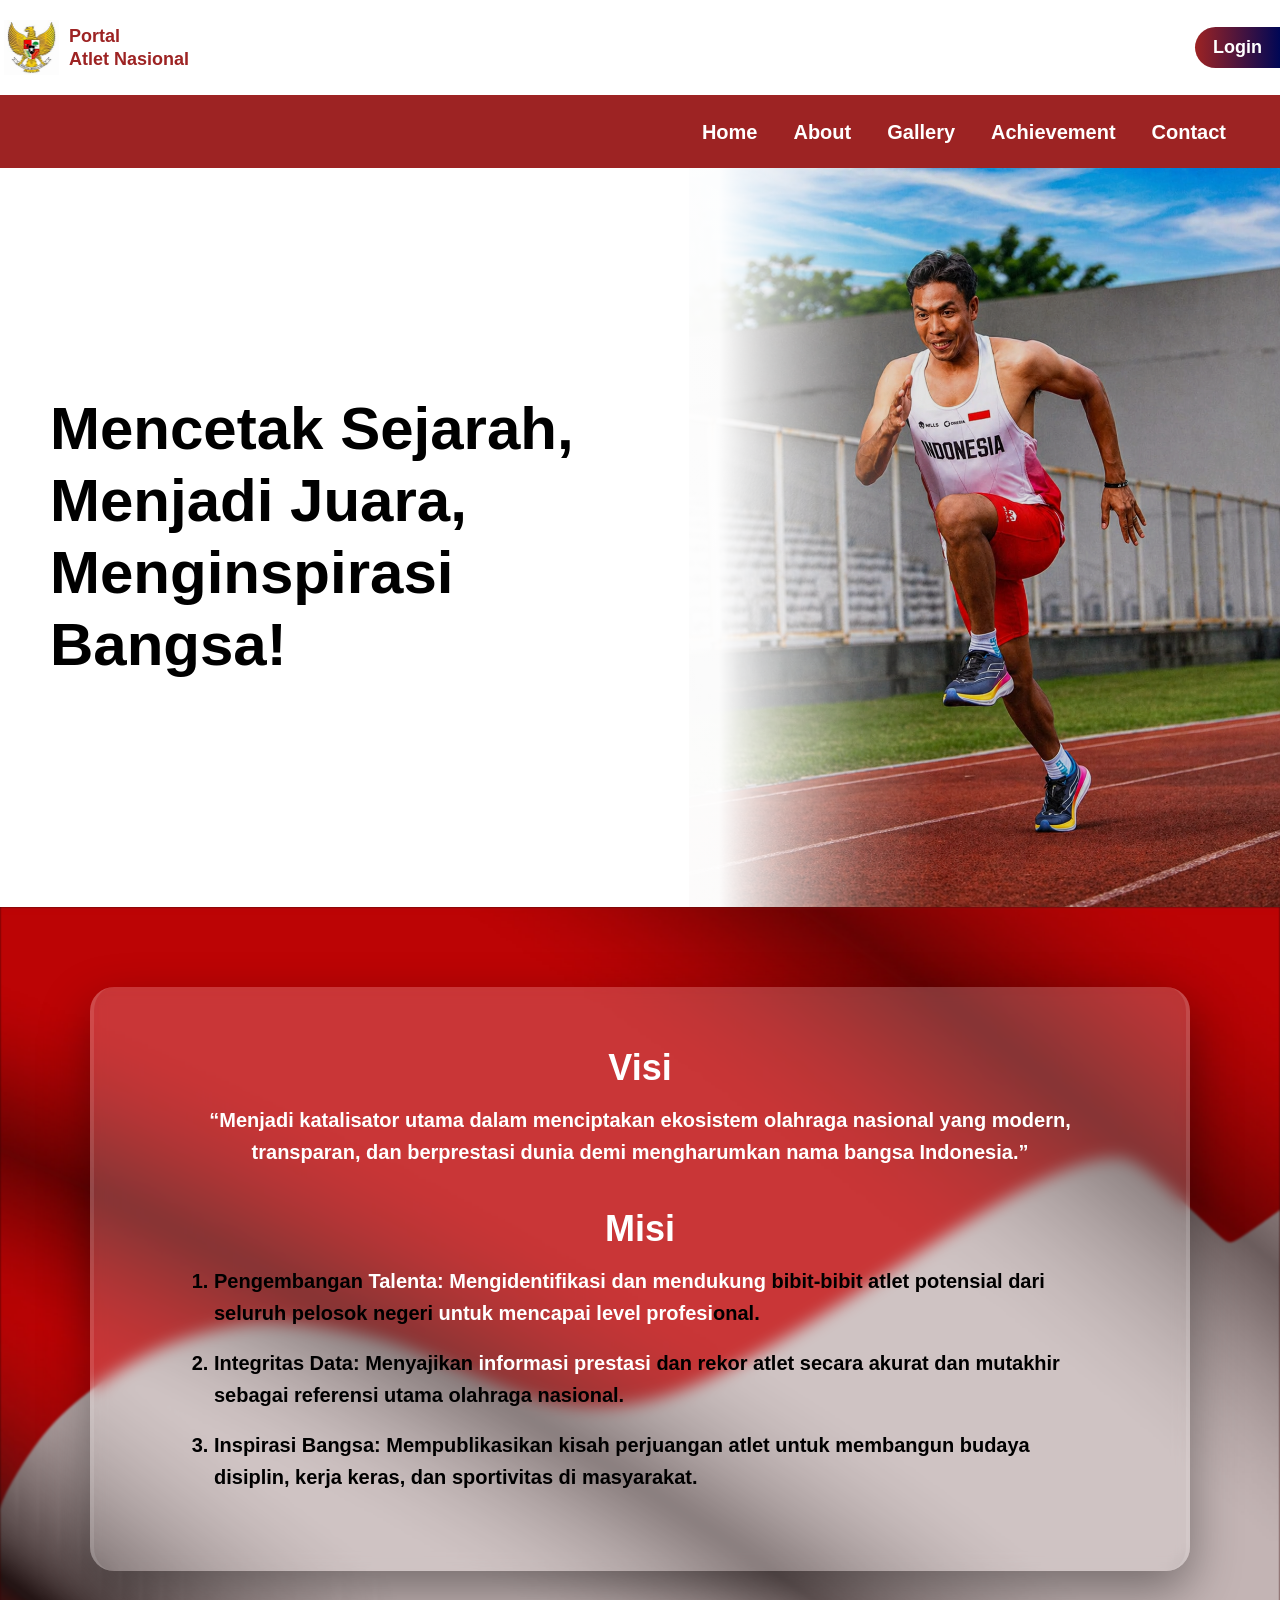
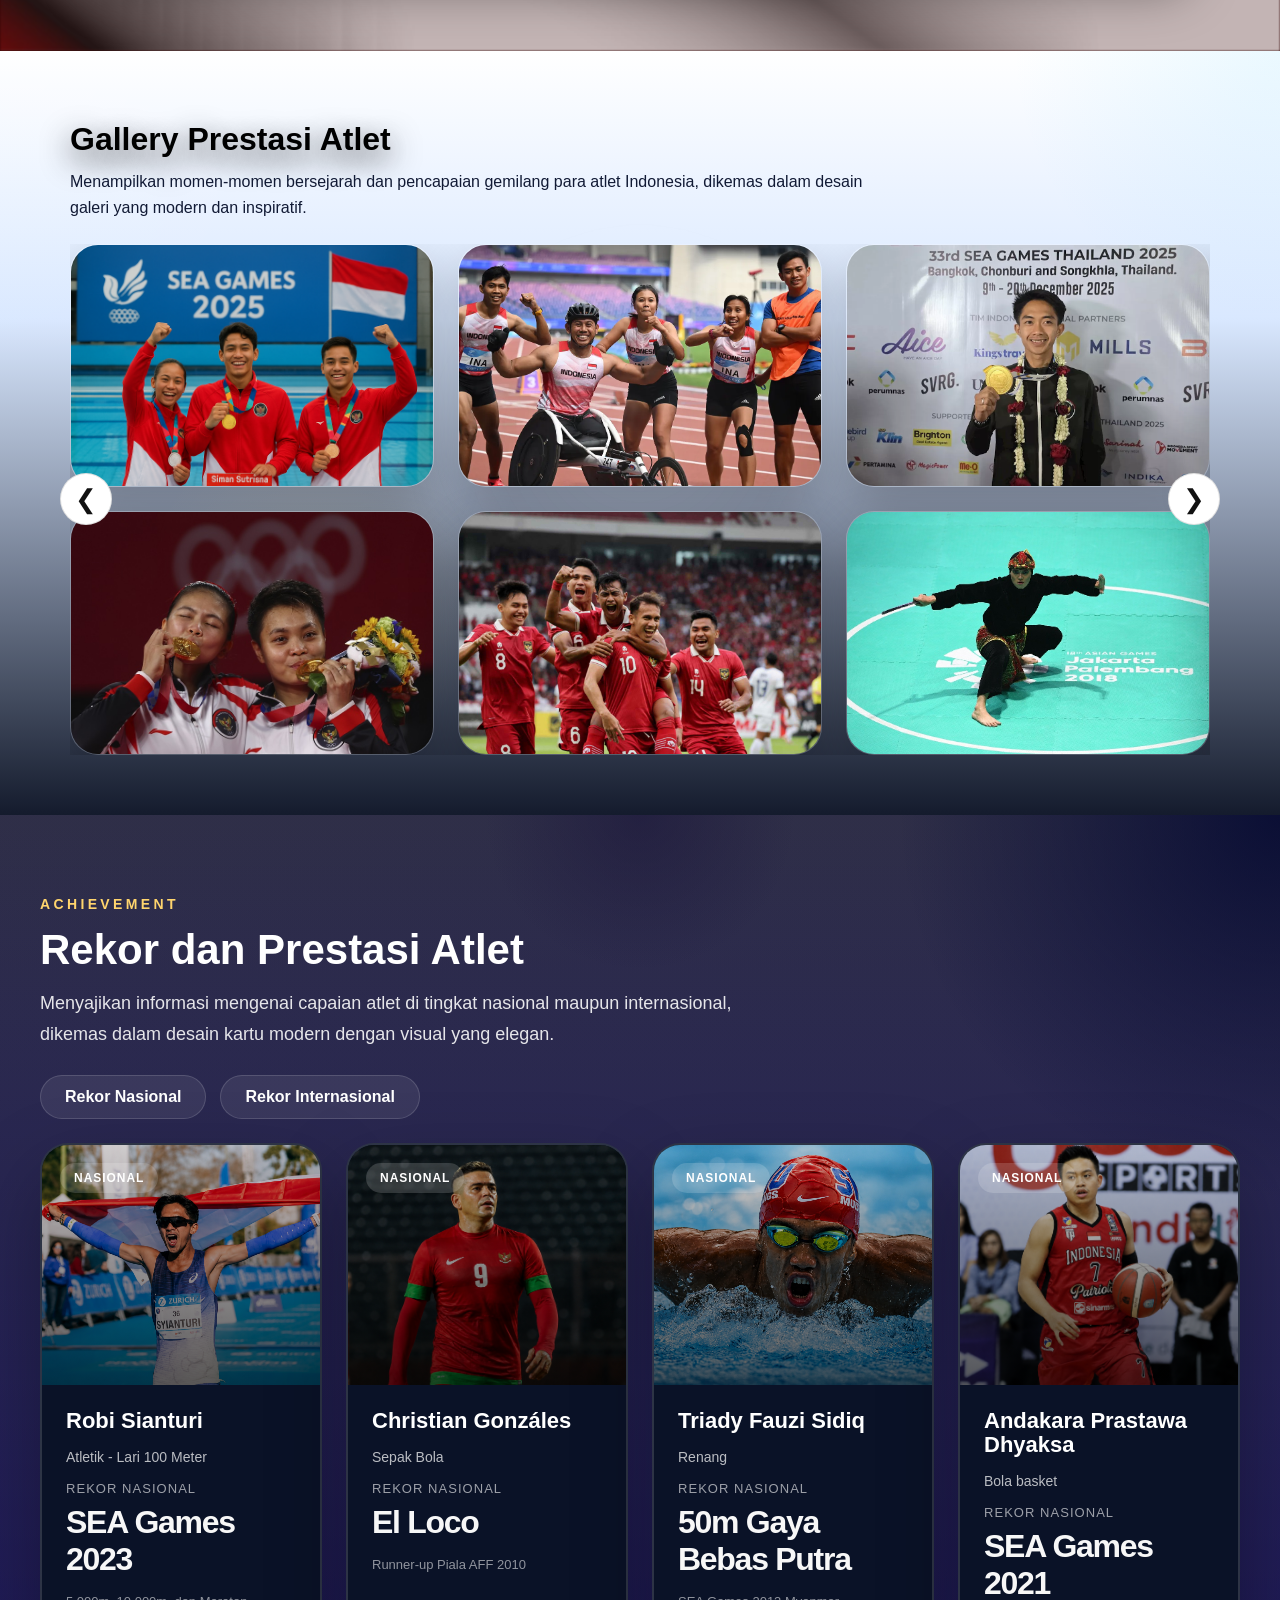
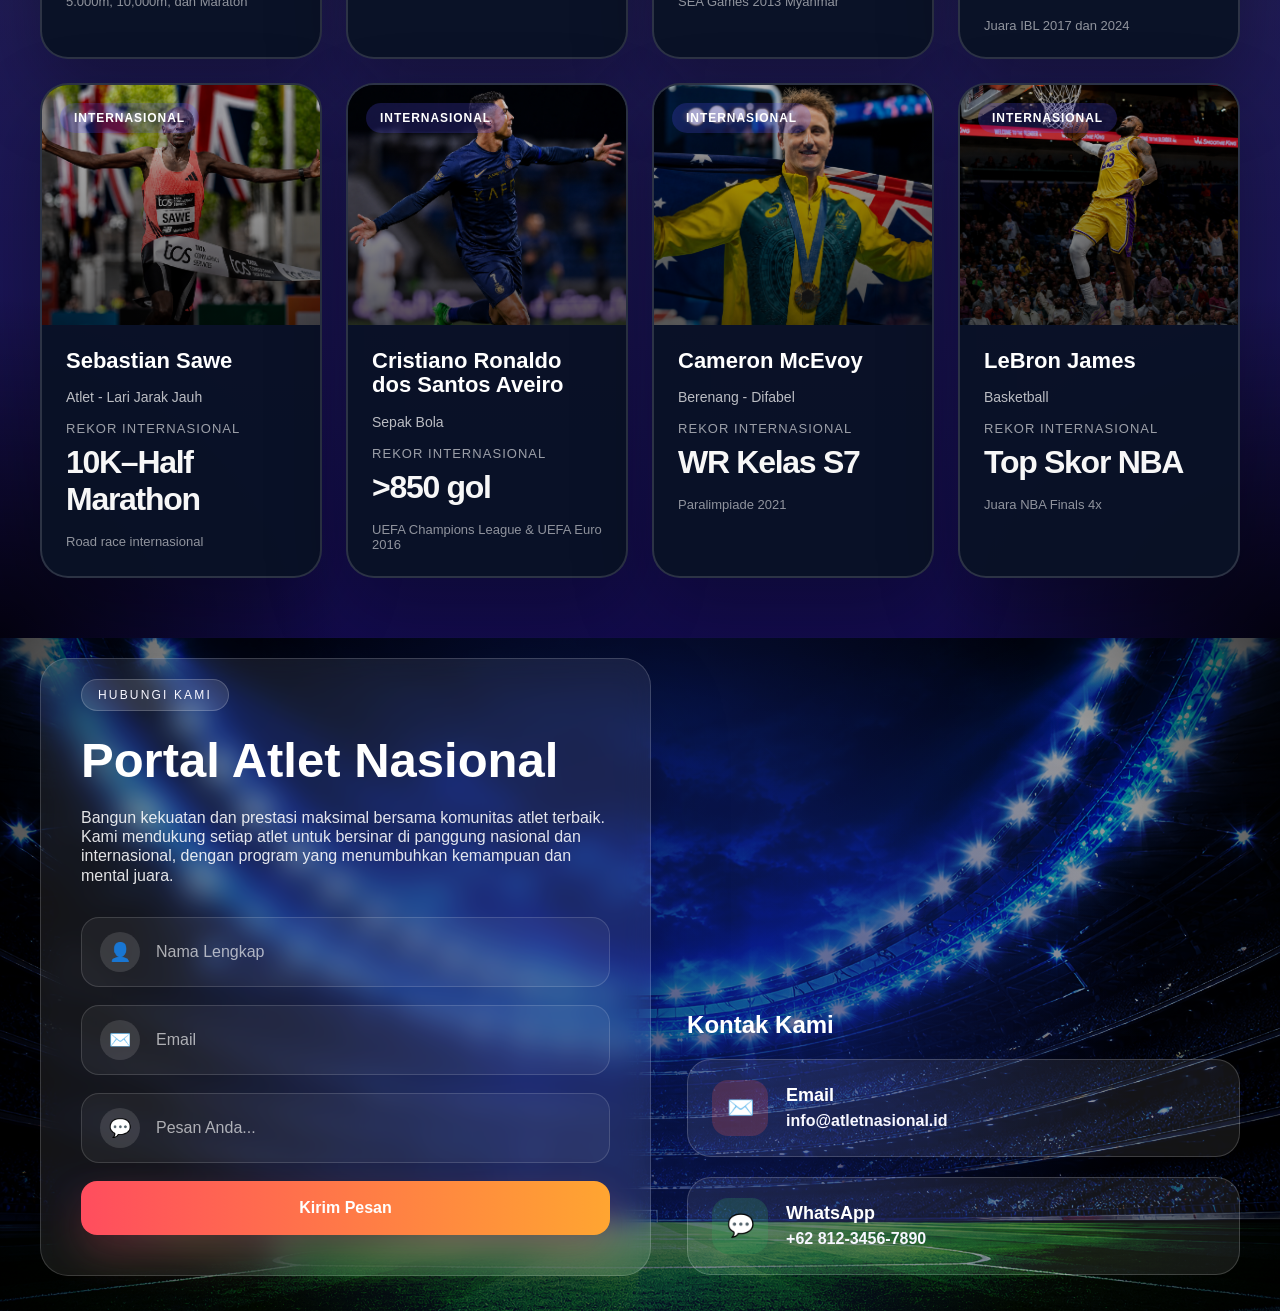
==== commit 8e0b9714: "update" ====
--- a/index.html
+++ b/index.html
@@ -13,7 +13,7 @@
 
         <header class="top-header">
             <div class="brand">
-                <img src="../asset/lambanggaruda.jpeg" alt="Garuda">
+                <img src="./asset/lambanggaruda.jpeg" alt="Garuda">
                 <div class="brand-text">
                     Portal<br>
                     Atlet Nasional
@@ -54,14 +54,14 @@
 
             <div class="hero-image">
                 <div class="hero-image-frame">
-                    <img src="../asset/baground lari.png" alt="Hero Image">
+                    <img src="./asset/baground lari.png" alt="Hero Image">
                 </div>
             </div>
         </section>
 
         <section class="visi-misi" id="about">
             <div class="visi-misi-image">
-                <img src="../asset/bg-indo.jpg" alt="Visi Misi Image">
+                <img src="./asset/bg-indo.jpg" alt="Visi Misi Image">
             </div>
 
             <div class="content">
@@ -98,21 +98,21 @@
 
                 <div class="rekor-slider">
                     <div class="rekor-slide">
-                        <div class="rekor-card"><img src="../asset/gallery1.png" alt="Galeri 1"></div>
-                        <div class="rekor-card"><img src="../asset/gallery2.png" alt="Galeri 2"></div>
-                        <div class="rekor-card"><img src="../asset/gallery3.png" alt="Galeri 3"></div>
-                        <div class="rekor-card"><img src="../asset/gallery4.png" alt="Galeri 4"></div>
-                        <div class="rekor-card"><img src="../asset/gallery5.png" alt="Galeri 5"></div>
-                        <div class="rekor-card"><img src="../asset/gallery6.png" alt="Galeri 6"></div>
+                        <div class="rekor-card"><img src="./asset/gallery1.png" alt="Galeri 1"></div>
+                        <div class="rekor-card"><img src="./asset/gallery2.png" alt="Galeri 2"></div>
+                        <div class="rekor-card"><img src="./asset/gallery3.png" alt="Galeri 3"></div>
+                        <div class="rekor-card"><img src="./asset/gallery4.png" alt="Galeri 4"></div>
+                        <div class="rekor-card"><img src="./asset/gallery5.png" alt="Galeri 5"></div>
+                        <div class="rekor-card"><img src="./asset/gallery6.png" alt="Galeri 6"></div>
                     </div>
 
                     <div class="rekor-slide">
-                        <div class="rekor-card"><img src="../asset/gallery7.png" alt="Galeri 7"></div>
-                        <div class="rekor-card"><img src="../asset/gallery8.png" alt="Galeri 8"></div>
-                        <div class="rekor-card"><img src="../asset/gallery9.png" alt="Galeri 9"></div>
-                        <div class="rekor-card"><img src="../asset/gallery10.png" alt="Galeri 10"></div>
-                        <div class="rekor-card"><img src="../asset/gallery11.png" alt="Galeri 11"></div>
-                        <div class="rekor-card"><img src="../asset/gallery12.png" alt="Galeri 12"></div>
+                        <div class="rekor-card"><img src="./asset/gallery7.png" alt="Galeri 7"></div>
+                        <div class="rekor-card"><img src="./asset/gallery8.png" alt="Galeri 8"></div>
+                        <div class="rekor-card"><img src="./asset/gallery9.png" alt="Galeri 9"></div>
+                        <div class="rekor-card"><img src="./asset/gallery10.png" alt="Galeri 10"></div>
+                        <div class="rekor-card"><img src="./asset/gallery11.png" alt="Galeri 11"></div>
+                        <div class="rekor-card"><img src="./asset/gallery12.png" alt="Galeri 12"></div>
                     </div>
                 </div>
 
@@ -144,7 +144,7 @@
                     <article class="achievement-card achievement-card--national"
                         data-desc="Medali Perunggu 10.000m Putra di SEA Games 2023 Kamboja. Ia merupakan salah satu pelari jarak jauh terbaik Indonesia saat ini yang sering mewakili negara di ajang internasional.">
                         <div class="card-image">
-                            <img src="../asset/robi-nasional.png" alt="Robi Sianturi">
+                            <img src="./asset/robi-nasional.png" alt="Robi Sianturi">
                             <div class="card-top">
                                 <span class="card-badge">NASIONAL</span>
                             </div>
@@ -165,7 +165,7 @@
                     <article class="achievement-card achievement-card--national"
                         data-desc="Salah satu pencetak gol terbanyak sepanjang masa di Liga Indonesia dan mantan pemain kunci Timnas Indonesia. Rekor: Menjadi top skor Liga Indonesia sebanyak 4 kali.">
                         <div class="card-image">
-                            <img src="../asset/gonzales-nasional.png" alt="Christian Gonzáles">
+                            <img src="./asset/gonzales-nasional.png" alt="Christian Gonzáles">
                             <div class="card-top">
                                 <span class="card-badge">NASIONAL</span>
                             </div>
@@ -186,7 +186,7 @@
                     <article class="achievement-card achievement-card--national"
                         data-desc="Peraih medali emas SEA Games berkali-kali dan pemegang beberapa Rekor Nasional renang Indonesia. Rekor: Pernah memecahkan rekor SEA Games pada nomor 50m gaya bebas putra.">
                         <div class="card-image">
-                            <img src="../asset/triadi-nasional.png" alt="Triady Fauzi Sidiq">
+                            <img src="./asset/triadi-nasional.png" alt="Triady Fauzi Sidiq">
                             <div class="card-top">
                                 <span class="card-badge">NASIONAL</span>
                             </div>
@@ -207,7 +207,7 @@
                     <article class="achievement-card achievement-card--national"
                         data-desc="Medali Emas SEA Games 2021 Vietnam dan pilar penting tim Pelita Jaya serta Timnas Basket Indonesia. Sering dijuluki Si Anak Ajaib karena kemampuannya dalam tembakan tiga angka.">
                         <div class="card-image">
-                            <img src="../asset/andakara-nasional.png" alt="Andakara Prastawa Dhyaksa">
+                            <img src="./asset/andakara-nasional.png" alt="Andakara Prastawa Dhyaksa">
                             <div class="card-top">
                                 <span class="card-badge">NASIONAL</span>
                             </div>
@@ -228,7 +228,7 @@
                     <article class="achievement-card achievement-card--international"
                         data-desc="Pelari jarak jauh kelas dunia yang menonjol pada nomor 10K hingga half marathon di berbagai road race internasional.">
                         <div class="card-image">
-                            <img src="../asset/sebastian-internasional.png" alt="Sebastian Sawe">
+                            <img src="./asset/sebastian-internasional.png" alt="Sebastian Sawe">
                             <div class="card-top">
                                 <span class="card-badge card-badge--intl">INTERNASIONAL</span>
                             </div>
@@ -249,7 +249,7 @@
                     <article class="achievement-card achievement-card--international"
                         data-desc="Salah satu pesepak bola terbaik sepanjang masa. Top skor sepanjang masa sepak bola pria, 5x Ballon d'Or, dan juara UEFA Champions League sebanyak 5 kali.">
                         <div class="card-image">
-                            <img src="../asset/ronaldo-internasional.png" alt="Cristiano Ronaldo">
+                            <img src="./asset/ronaldo-internasional.png" alt="Cristiano Ronaldo">
                             <div class="card-top">
                                 <span class="card-badge card-badge--intl">INTERNASIONAL</span>
                             </div>
@@ -270,7 +270,7 @@
                     <article class="achievement-card achievement-card--international"
                         data-desc="Sprinter renang kelas dunia dari Australia. Peraih medali emas Olimpiade dan salah satu perenang tercepat dunia pada nomor sprint.">
                         <div class="card-image">
-                            <img src="../asset/cameron-internasional.png" alt="Cameron McEvoy">
+                            <img src="./asset/cameron-internasional.png" alt="Cameron McEvoy">
                             <div class="card-top">
                                 <span class="card-badge card-badge--intl">INTERNASIONAL</span>
                             </div>
@@ -291,7 +291,7 @@
                     <article class="achievement-card achievement-card--international"
                         data-desc="Legenda hidup NBA dengan karier luar biasa panjang. Top skor sepanjang masa NBA, 4x juara NBA, dan 4x MVP Finals.">
                         <div class="card-image">
-                            <img src="../asset/lebron-internasional.png" alt="LeBron James">
+                            <img src="./asset/lebron-internasional.png" alt="LeBron James">
                             <div class="card-top">
                                 <span class="card-badge card-badge--intl">INTERNASIONAL</span>
                             </div>
